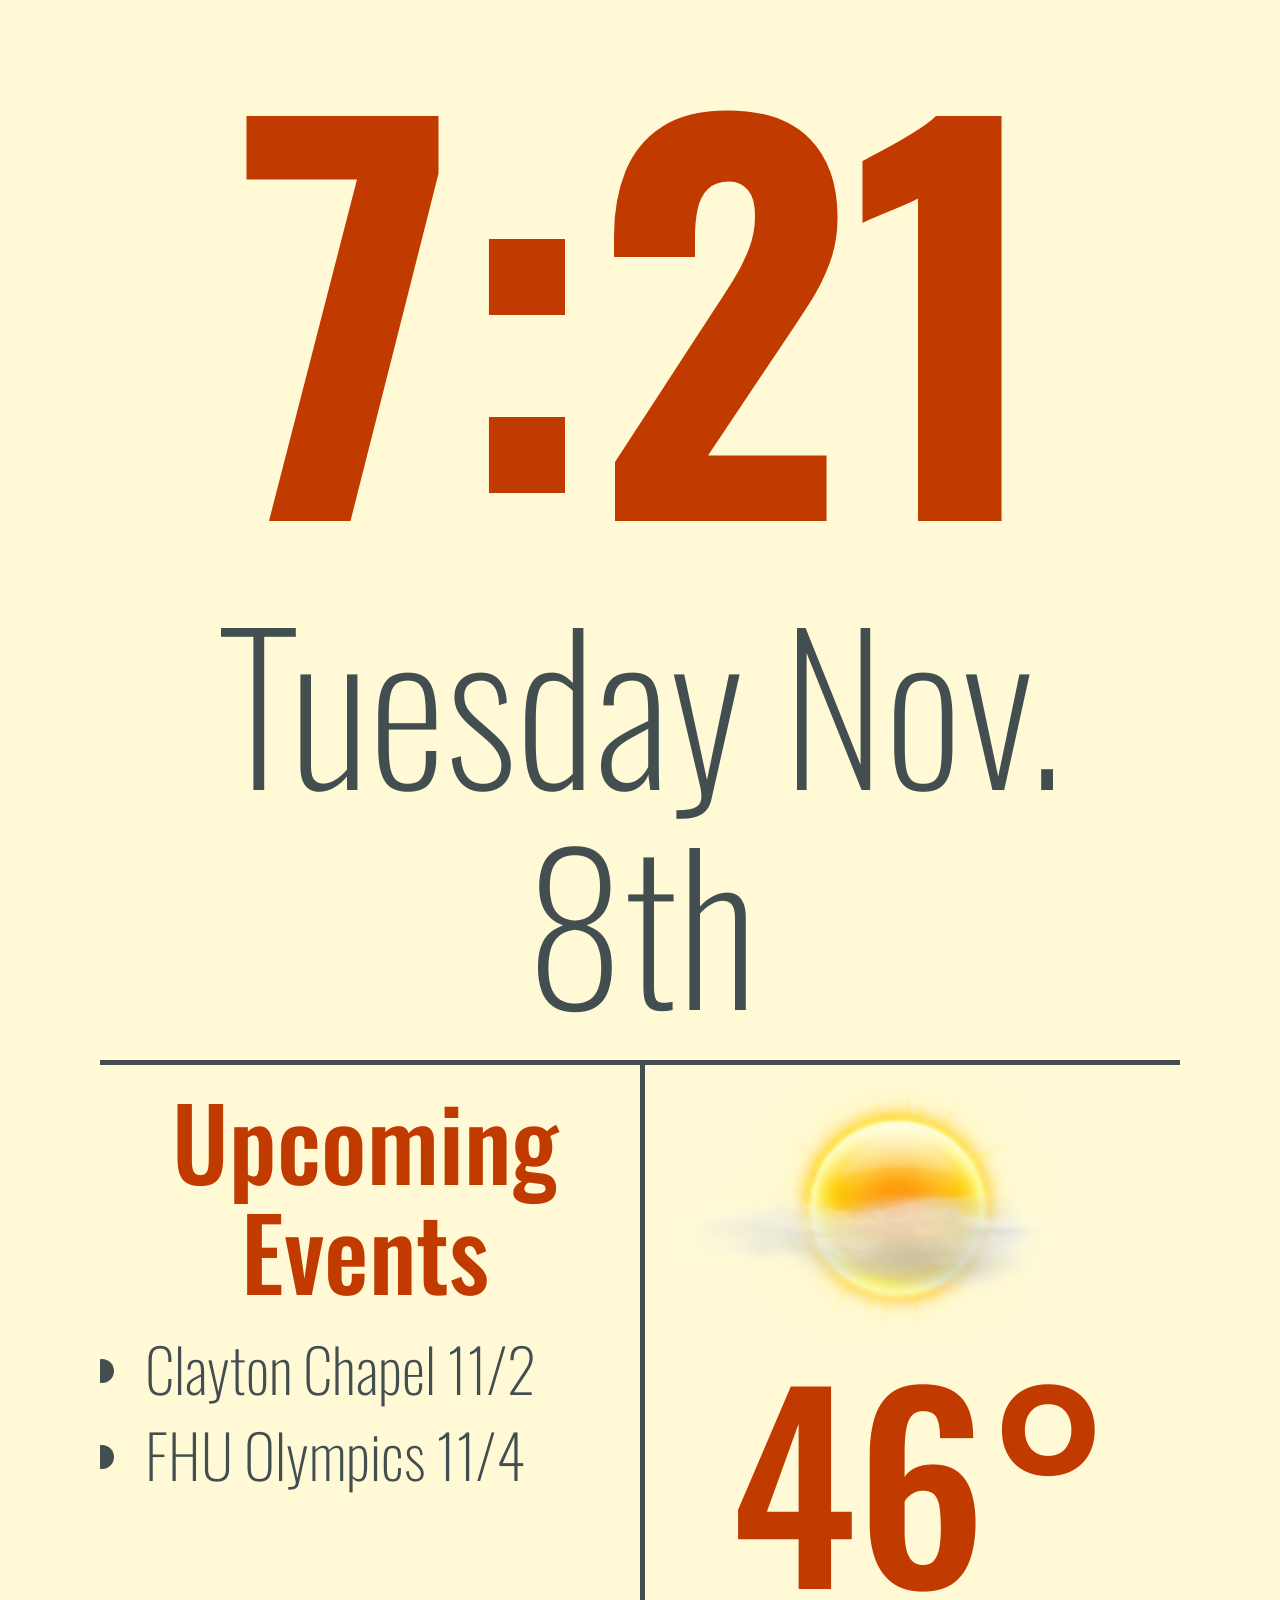
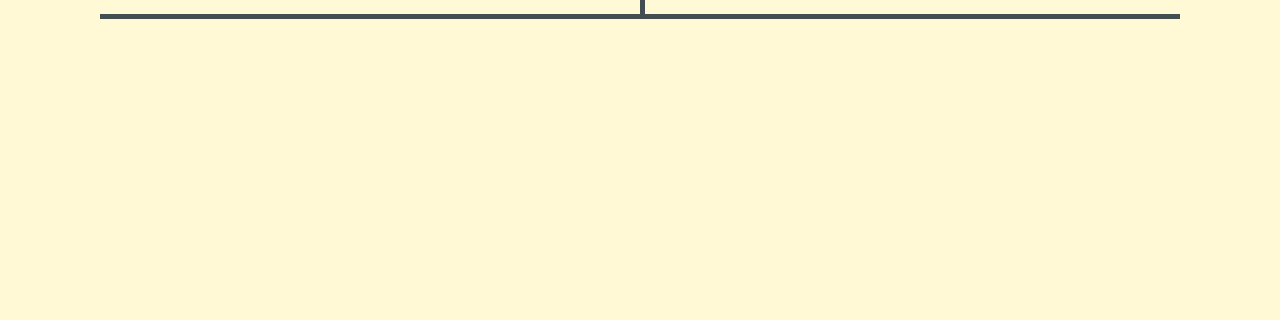
==== indexV-light.html @ 724f32fb "break up modes into ind pages" ====
<!DOCTYPE html>
<html lang="en">

<head>
    <link href="https://fonts.googleapis.com/css?family=Oswald:300,400,700" rel="stylesheet">
    <meta charset="utf-8">
    <meta http-equiv="X-UA-Compatible" content="IE=edge">
    <meta name="viewport" content="width=device-width, initial-scale=1">
    <!-- The above 3 meta tags *must* come first in the head; any other head content must come *after* these tags -->
    <title>Smart Clock</title>

    <!-- Bootstrap -->
    <link href="https://maxcdn.bootstrapcdn.com/bootstrap/3.3.7/css/bootstrap.min.css" rel="stylesheet" integrity="sha384-BVYiiSIFeK1dGmJRAkycuHAHRg32OmUcww7on3RYdg4Va+PmSTsz/K68vbdEjh4u" crossorigin="anonymous">
    <link href="styles.css" rel="stylesheet">


    <!-- HTML5 shim and Respond.js for IE8 support of HTML5 elements and media queries -->
    <!-- WARNING: Respond.js doesn't work if you view the page via file:// -->
    <!--[if lt IE 9]>
      <script src="https://oss.maxcdn.com/html5shiv/3.7.3/html5shiv.min.js"></script>
      <script src="https://oss.maxcdn.com/respond/1.4.2/respond.min.js"></script>
    <![endif]-->
</head>

<body>
    <!--
    <nav class="navbar navbar-inverse navbar-fixed-top">
        <div class="container">
            <div class="navbar-header">
                <button type="button" class="navbar-toggle collapsed" data-toggle="collapse" data-target="#navbar" aria-expanded="false" aria-controls="navbar">
                    <span class="sr-only">Toggle navigation</span>
                    <span class="icon-bar"></span>
                    <span class="icon-bar"></span>
                    <span class="icon-bar"></span>
                </button>
                <a class="navbar-brand" href="#">Project name</a>
            </div>
            <div id="navbar" class="collapse navbar-collapse">
                <ul class="nav navbar-nav">
                    <li class="active"><a href="#">Home</a></li>
                    <li><a href="#about">About</a></li>
                    <li><a href="#contact">Contact</a></li>
                </ul>
            </div>
            !--/.nav-collapse --
        </div>
    </nav>
-->
    <div class="container2">
        <div class="row row1">

            <div class="col-md-12" id="time">
                <h1 id="timeElementV"> 7:21 </h1>
                <h3 id="dateElement"> Tuesday Nov. 8th </h3>
            </div>

        </div>
        <!--
        <div class="row">

            <div class="col-md-12" id="bibleVerseV">
                <p> Then Jesus spoke to them again, saying, “I am the light of the world. He who follows Me shall not walk in darkness, but have the light of life.”
                    <br>John 8:12</p>
            </div>
        </div>
-->
        <div class="row">
            <div class="col-md-6" id="events">
                <h2 id="eventHeader"> Upcoming Events</h2>

                <ul id="eventListV">
                    <li>Clayton Chapel 11/2</li>
                    <li>FHU Olympics 11/4</li>
                </ul>
            </div>
            <div class="col-md-6" id="weather">
                <img src="images/VClouds Weather Icons/34.png" id="weatherImgV">
                <h2 id="currentTempV"> 46° </h2>
            </div>
        </div>

    </div>
    <!-- /.container -->


    <!-- jQuery (necessary for Bootstrap's JavaScript plugins) -->
    <script src="https://ajax.googleapis.com/ajax/libs/jquery/1.12.4/jquery.min.js"></script>
    <!-- Include all compiled plugins (below), or include individual files as needed -->
    <script src="https://maxcdn.bootstrapcdn.com/bootstrap/3.3.7/js/bootstrap.min.js" integrity="sha384-Tc5IQib027qvyjSMfHjOMaLkfuWVxZxUPnCJA7l2mCWNIpG9mGCD8wGNIcPD7Txa" crossorigin="anonymous"></script>
</body>

</html>
---- styles.css ----
.container1 {
                                width: 1920px;
                                height: 1080px;
                                overflow: hidden;
                                margin: 0 auto;
                            }
                            .container2 {
                                width: 1080px;
                                height: 1920px;
                                overflow: hidden;
                                margin: 0 auto;
                            }
                            body {
                                background: #fffad5;
                                font-family: 'Oswald', sans-serif;
                            }
                            .row {
                                border-bottom: 5px solid #424e4f;
                            }
                            .col-md-6 {
                                border-left: 5px solid #424e4f;
                            }
                            .col-md-4 {
                                border-left: 5px solid #424e4f;
                            }
                            #timeElement {
                                font-size: 35rem;
                                color: #c13b00;
                                font-weight: bold;
                                text-align: center;
                            }
                            #dateElement {
                                font-size: 20rem;
                                color: #424e4f;
                                font-weight: lighter;
                                text-align: center;
                                margin-bottom: 3rem;
                            }
                            #eventHeader {
                                font-size: 10rem;
                                color: #c13b00;
                                overflow: show;
                                text-align: center;
                                margin: 2rem;
                            }
                            #eventList {
                                font-size: 8rem;
                                color: #424e4f;
                                font-weight: lighter;
                                text-decoration: none;
                                text-align: center;
                            }
                            #eventList > li {
                                text-decoration: none;
                            }
                            #bibleVerse {
                                font-size: 7rem;
                                color: #424e4f;
                                overflow: auto;
                                font-weight: lighter;
                                text-align: center;
                            }
                            #currentTemp {
                                font-size: 20rem;
                                color: #c13b00;
                                float: auto;
                                margin-top: 5rem;
                                text-align: center;
                            }
                            #weatherImg {
                                width: 42rem;
                                margin-top: 5rem;
                            }
                            #timeElementV {
                                font-size: 50rem;
                                color: #c13b00;
                                font-weight: bold;
                                text-align: center;
                            }
                            #bibleVerseV {
                                font-size: 6rem;
                                color: #424e4f;
                                overflow: auto;
                                font-weight: lighter;
                                text-align: center;
                            }
                            #currentTempV {
                                font-size: 25rem;
                                color: #c13b00;
                                margin: 0 auto;
                                text-align: center;
                            }
                            #weatherImgV {
                                width: 40rem;
                            }
                            #eventListV {
                                font-size: 6rem;
                                color: #424e4f;
                                font-weight: lighter;
                            }
                            /* The Modal (background) */
                            
                            .modal {
                                display: none;
                                /* Hidden by default */
                                position: fixed;
                                /* Stay in place */
                                z-index: 1;
                                /* Sit on top */
                                left: 0;
                                top: 0;
                                width: 100%;
                                /* Full width */
                                height: 100%;
                                /* Full height */
                                overflow: auto;
                                /* Enable scroll if needed */
                                background-color: rgb(0, 0, 0);
                                /* Fallback color */
                                background-color: rgba(0, 0, 0, 0.4);
                                /* Black w/ opacity */
                            }
                            /* Modal Content/Box */
                            
                            .modal-content {
                                background-color: #fefefe;
                                margin: 15% auto;
                                /* 15% from the top and centered */
                                padding: 20px;
                                border: 1px solid #888;
                                width: 80%;
                                /* Could be more or less, depending on screen size */
                            }
                            /* The Close Button */
                            
                            .close {
                                color: #aaa;
                                float: right;
                                font-size: 28px;
                                font-weight: bold;
                            }
                            .close:hover,
                            .close:focus {
                                color: black;
                                text-decoration: none;
                                cursor: pointer;
                            }
                            /* Modal Header */
                            
                            .modal-header {
                                padding: 2px 16px;
                                background-color: #5cb85c;
                                color: white;
                            }
                            /* Modal Body */
                            
                            .modal-body {
                                padding: 2px 16px;
                            }
                            /* Modal Footer */
                            
                            .modal-footer {
                                padding: 2px 16px;
                                background-color: #5cb85c;
                                color: white;
                            }
                            /* Modal Content */
                            
                            .modal-content {
                                position: relative;
                                background-color: #fefefe;
                                margin: auto;
                                padding: 0;
                                border: 1px solid #888;
                                width: 80%;
                                box-shadow: 0 4px 8px 0 rgba(0, 0, 0, 0.2), 0 6px 20px 0 rgba(0, 0, 0, 0.19);
                                -webkit-animation-name: animatetop;
                                -webkit-animation-duration: 0.4s;
                                animation-name: animatetop;
                                animation-duration: 0.4s
                            }
                            /* Add Animation */
                            
                            @-webkit-keyframes animatetop {
                                from {
                                    top: -300px;
                                    opacity: 0
                                }
                                to {
                                    top: 0;
                                    opacity: 1
                                }
                            }
                            @keyframes animatetop {
                                from {
                                    top: -300px;
                                    opacity: 0
                                }
                                to {
                                    top: 0;
                                    opacity: 1
                                }
                            }
                            .myBtn {
                                display: none;
                            }
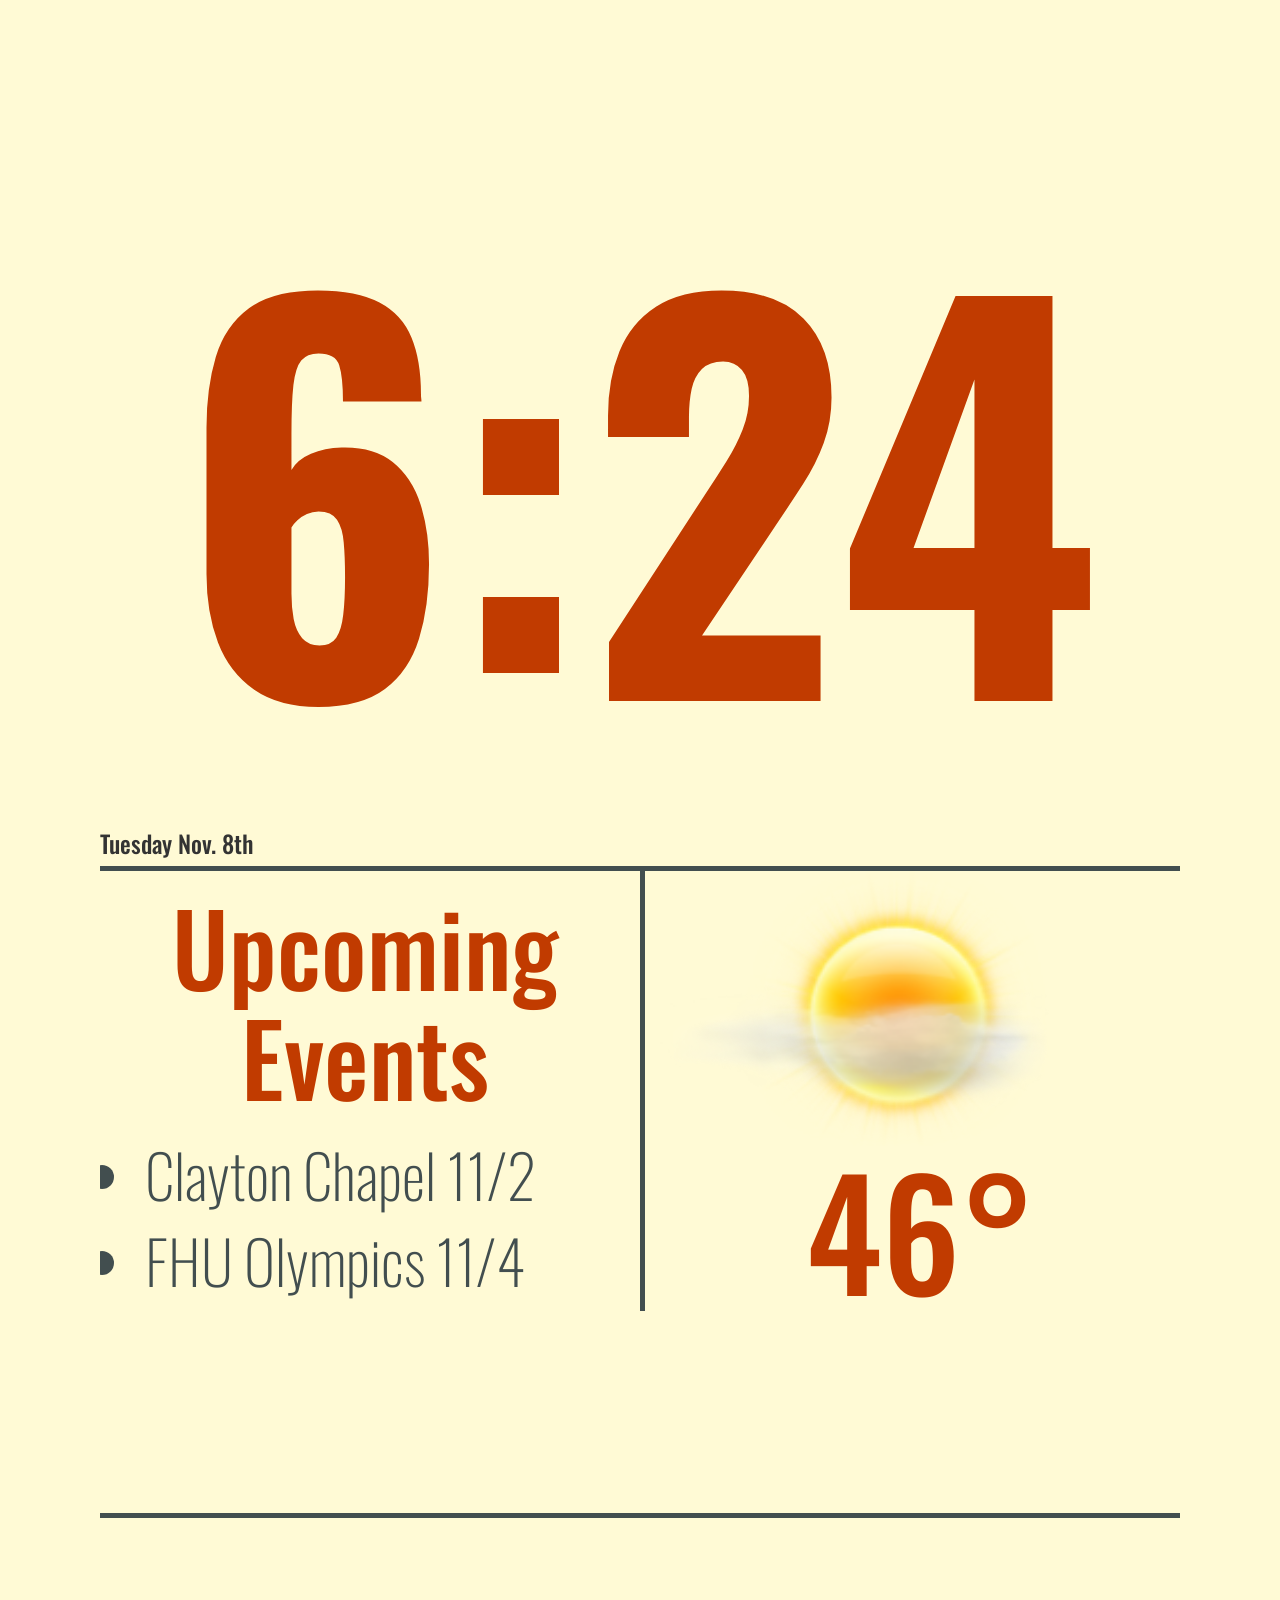
==== commit 307065c1: "Fix weather and time on V modes" ====
--- a/indexV-light.html
+++ b/indexV-light.html
@@ -51,7 +51,7 @@
 
             <div class="col-md-12" id="time">
                 <h1 id="timeElementV"> 7:21 </h1>
-                <h3 id="dateElement"> Tuesday Nov. 8th </h3>
+                <h3 id="dateElementV"> Tuesday Nov. 8th </h3>
             </div>
 
         </div>
@@ -87,6 +87,7 @@
     <script src="https://ajax.googleapis.com/ajax/libs/jquery/1.12.4/jquery.min.js"></script>
     <!-- Include all compiled plugins (below), or include individual files as needed -->
     <script src="https://maxcdn.bootstrapcdn.com/bootstrap/3.3.7/js/bootstrap.min.js" integrity="sha384-Tc5IQib027qvyjSMfHjOMaLkfuWVxZxUPnCJA7l2mCWNIpG9mGCD8wGNIcPD7Txa" crossorigin="anonymous"></script>
+    <script src="javaScript.js"></script>
 </body>
 
 </html>
--- a/styles.css
+++ b/styles.css
@@ -76,6 +76,8 @@
                                 color: #c13b00;
                                 font-weight: bold;
                                 text-align: center;
+                                padding-top: 18rem;
+                                padding-bottom: 6rem;
                             }
                             #bibleVerseV {
                                 font-size: 6rem;
@@ -85,7 +87,7 @@
                                 text-align: center;
                             }
                             #currentTempV {
-                                font-size: 25rem;
+                                font-size: 15rem;
                                 color: #c13b00;
                                 margin: 0 auto;
                                 text-align: center;
@@ -97,6 +99,7 @@
                                 font-size: 6rem;
                                 color: #424e4f;
                                 font-weight: lighter;
+                                padding-bottom: 20rem;
                             }
                             /* The Modal (background) */
                             
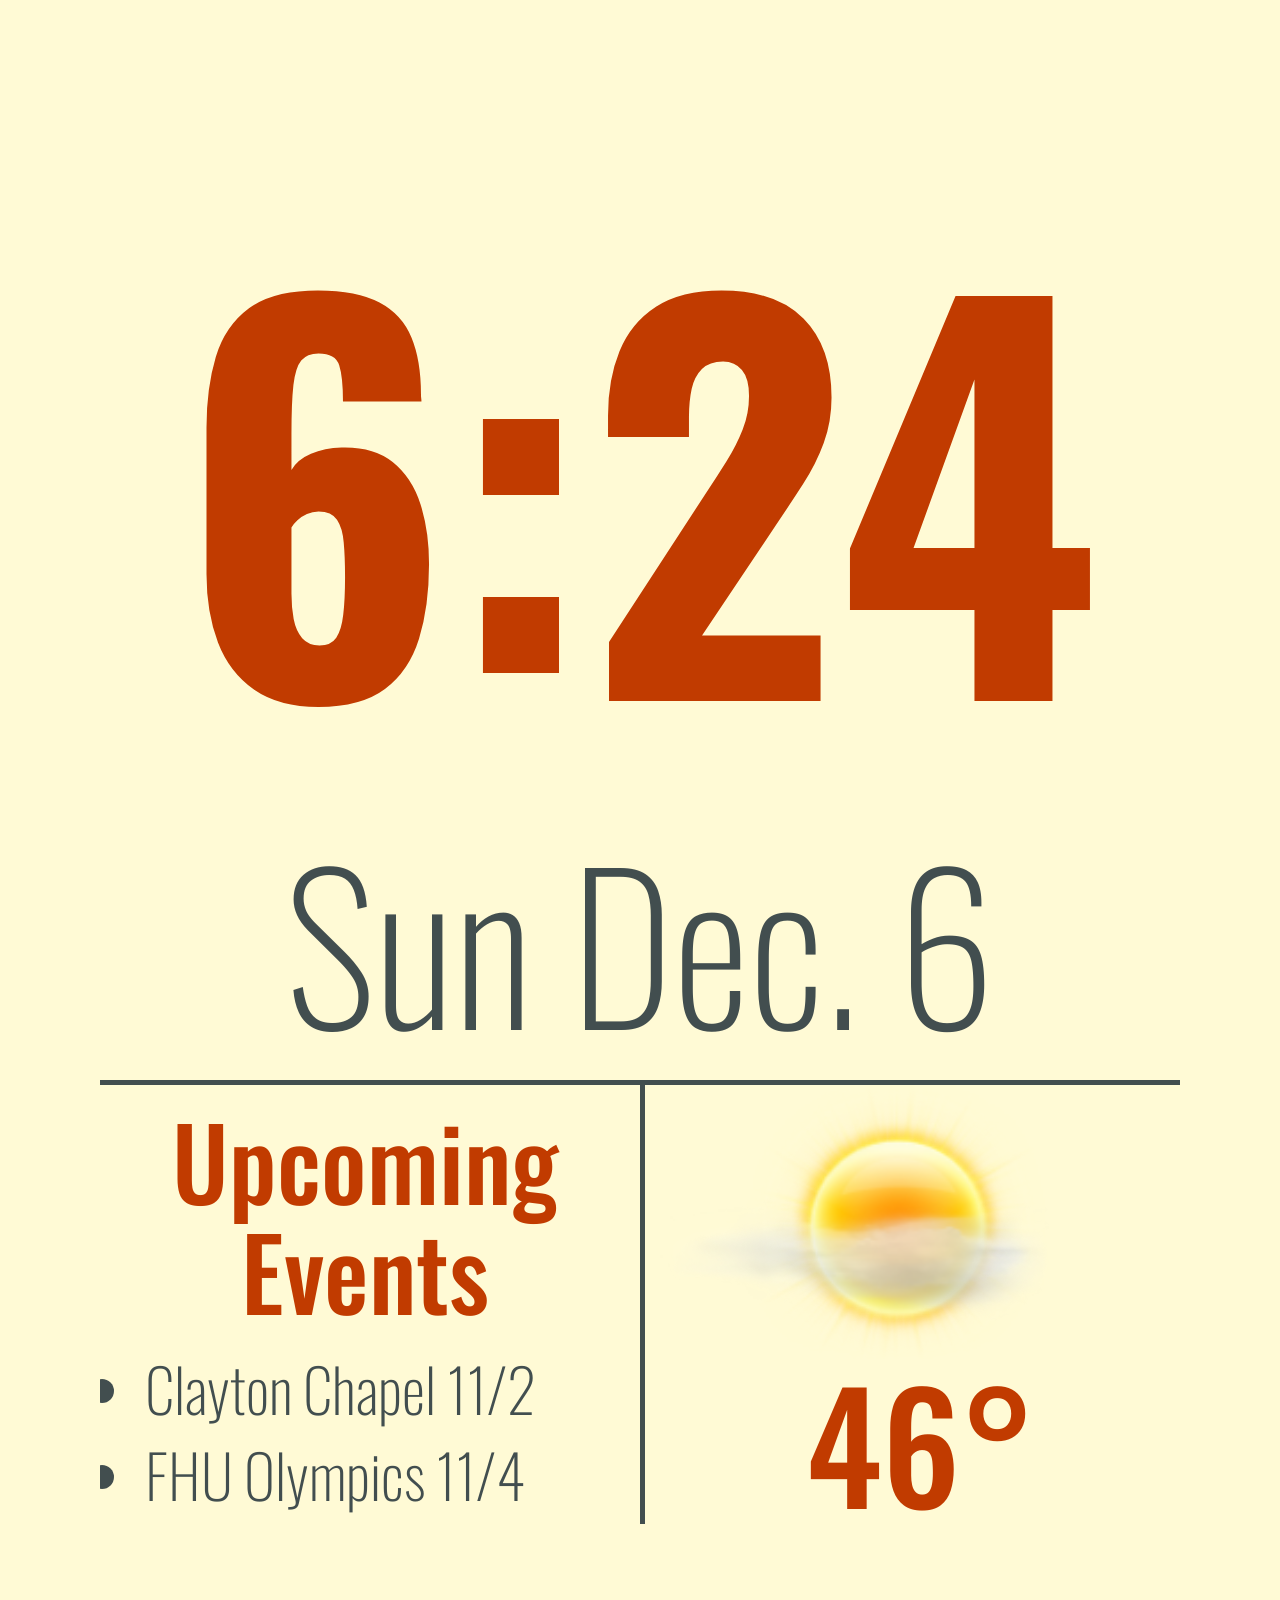
==== commit a045892a: "Reconnect script to dark V" ====
--- a/indexV-light.html
+++ b/indexV-light.html
@@ -51,7 +51,7 @@
 
             <div class="col-md-12" id="time">
                 <h1 id="timeElementV"> 7:21 </h1>
-                <h3 id="dateElementV"> Tuesday Nov. 8th </h3>
+                <h3 id="dateElement"> Tuesday Nov. 8th </h3>
             </div>
 
         </div>
--- a/styles.css
+++ b/styles.css
@@ -99,7 +99,7 @@
                                 font-size: 6rem;
                                 color: #424e4f;
                                 font-weight: lighter;
-                                padding-bottom: 20rem;
+                                padding-bottom: 50rem;
                             }
                             /* The Modal (background) */
                             
